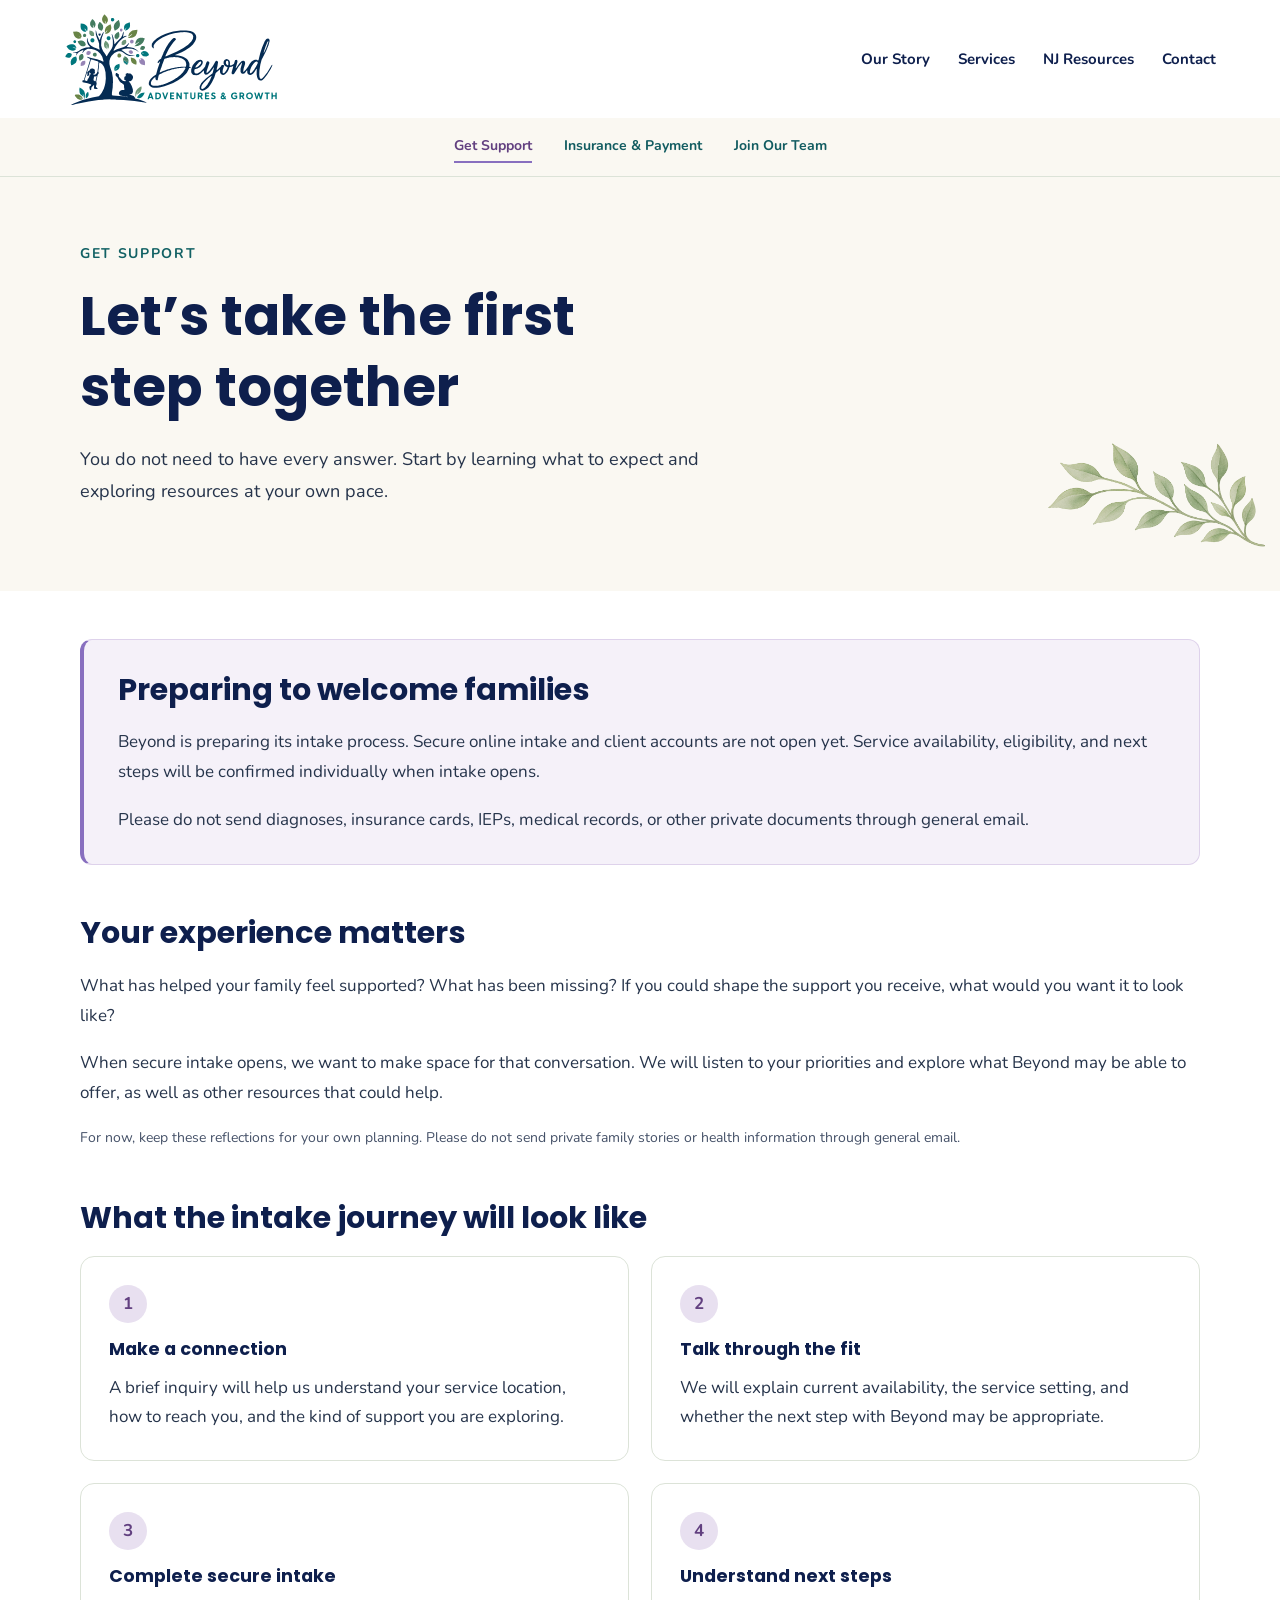
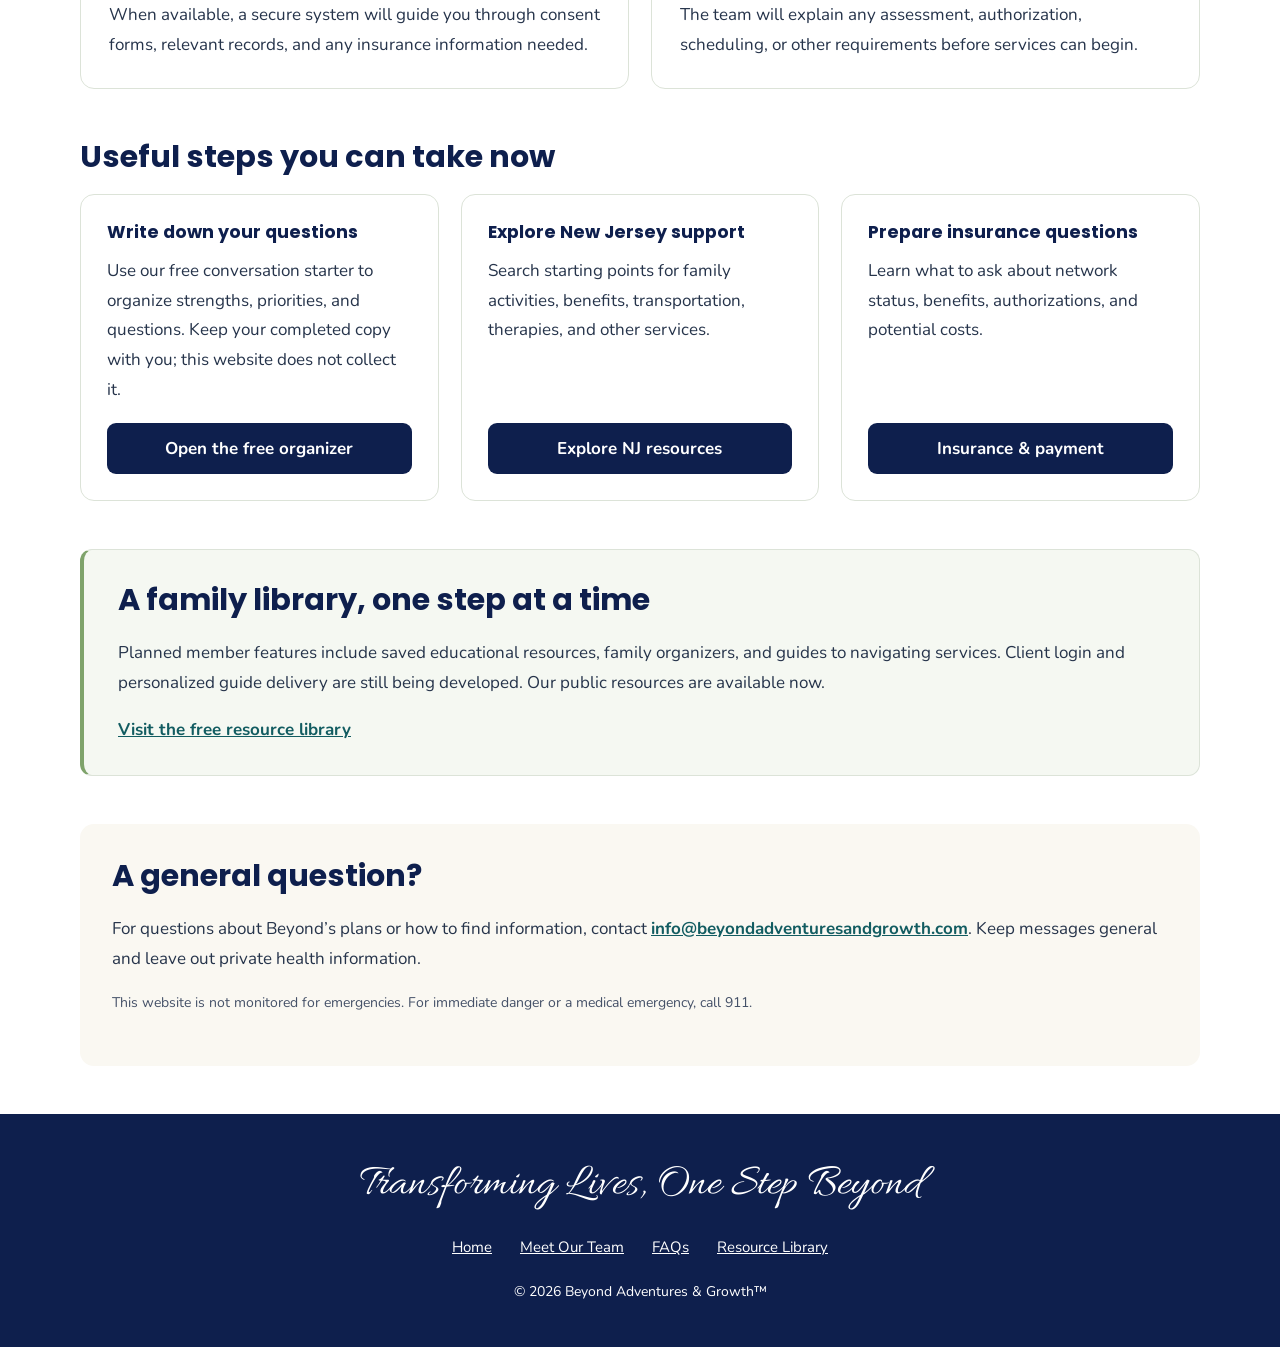
==== get-support.html @ 353f91e0 "Add Beyond website review with approved design and family resources" ====
<!doctype html>
<html lang="en"><head><meta charset="utf-8"><meta name="viewport" content="width=device-width,initial-scale=1"><meta name="robots" content="noindex,nofollow"><title>Let’s take the first step together | Beyond Adventures &amp; Growth™</title>
<link href="https://fonts.googleapis.com/css2?family=Allura&family=Nunito:wght@400;600;700&family=Poppins:wght@600;700&display=swap" rel="stylesheet"><link rel="stylesheet" href="beyond-pages.css?v=20261006-rich-sage"></head>
<body class="beyond-info-page"><a class="skip" href="#main">Skip to content</a>
<header class="page-header"><a href="index.html" aria-label="Beyond Adventures and Growth home"><img src="05_BRAND_ASSETS/13_Current_Website_Logo_Vector.svg" width="214" height="92" alt="Beyond Adventures &amp; Growth™"></a><nav aria-label="Main navigation"><a href="index.html#our-story">Our Story</a><a href="index.html#services">Services</a><a href="nj-resource-guide.html">NJ Resources</a><a href="index.html#contact">Contact</a></nav></header>
<nav class="beyond-paths" aria-label="Support and opportunities"><a href="get-support.html" aria-current="page">Get Support</a><a href="insurance.html">Insurance &amp; Payment</a><a href="join-our-team.html">Join Our Team</a></nav>
<main id="main"><section class="page-intro"><p class="eyebrow">Get Support</p><h1>Let’s take the first step together</h1><p class="intro-copy">You do not need to have every answer. Start by learning what to expect and exploring resources at your own pace.</p></section>
<section class="page-section"><div class="notice"><h2>Preparing to welcome families</h2><p>Beyond is preparing its intake process. Secure online intake and client accounts are not open yet. Service availability, eligibility, and next steps will be confirmed individually when intake opens.</p><p>Please do not send diagnoses, insurance cards, IEPs, medical records, or other private documents through general email.</p></div></section>
<section class="page-section"><h2>Your experience matters</h2><p>What has helped your family feel supported? What has been missing? If you could shape the support you receive, what would you want it to look like?</p><p>When secure intake opens, we want to make space for that conversation. We will listen to your priorities and explore what Beyond may be able to offer, as well as other resources that could help.</p><p class="small">For now, keep these reflections for your own planning. Please do not send private family stories or health information through general email.</p></section><section class="page-section"><h2>What the intake journey will look like</h2><ol class="path-grid"><li><h3>Make a connection</h3><p>A brief inquiry will help us understand your service location, how to reach you, and the kind of support you are exploring.</p></li><li><h3>Talk through the fit</h3><p>We will explain current availability, the service setting, and whether the next step with Beyond may be appropriate.</p></li><li><h3>Complete secure intake</h3><p>When available, a secure system will guide you through consent forms, relevant records, and any insurance information needed.</p></li><li><h3>Understand next steps</h3><p>The team will explain any assessment, authorization, scheduling, or other requirements before services can begin.</p></li></ol></section>
<section class="page-section"><h2>Useful steps you can take now</h2><div class="info-grid"><article><h3>Write down your questions</h3><p>Use our free conversation starter to organize strengths, priorities, and questions. Keep your completed copy with you; this website does not collect it.</p><a class="page-button" href="resources/EBSN_Family_Conversation_Starter_v1.pdf">Open the free organizer</a></article><article><h3>Explore New Jersey support</h3><p>Search starting points for family activities, benefits, transportation, therapies, and other services.</p><a class="page-button" href="nj-resource-guide.html">Explore NJ resources</a></article><article><h3>Prepare insurance questions</h3><p>Learn what to ask about network status, benefits, authorizations, and potential costs.</p><a class="page-button" href="insurance.html">Insurance &amp; payment</a></article></div></section>
<section class="page-section"><div class="notice soft"><h2>A family library, one step at a time</h2><p>Planned member features include saved educational resources, family organizers, and guides to navigating services. Client login and personalized guide delivery are still being developed. Our public resources are available now.</p><a class="text-link" href="index.html#resources">Visit the free resource library</a></div></section>
<section class="page-section contact-block"><h2>A general question?</h2><p>For questions about Beyond’s plans or how to find information, contact <a href="mailto:info@beyondadventuresandgrowth.com">info@beyondadventuresandgrowth.com</a>. Keep messages general and leave out private health information.</p><p class="small">This website is not monitored for emergencies. For immediate danger or a medical emergency, call 911.</p></section></main>
<footer class="page-footer"><p class="signature">Transforming Lives, One Step Beyond</p><nav aria-label="Footer navigation"><a href="index.html">Home</a><a href="index.html#team">Meet Our Team</a><a href="index.html#faq">FAQs</a><a href="index.html#resources">Resource Library</a></nav><p>© 2026 Beyond Adventures &amp; Growth™</p></footer></body></html>
---- beyond-pages.css ----
/* Shared secondary navigation; page-specific styles are scoped. */
.beyond-paths{display:flex;justify-content:center;align-items:center;gap:12px 32px;flex-wrap:wrap;padding:13px 5%;border-bottom:1px solid #dce3d8;background:#faf8f2;color:#0e1f4d}
.beyond-paths a{font:700 14px/1.6 'Nunito',Arial,sans-serif;color:#0e1f4d;text-decoration:none;padding:4px 0;border-bottom:2px solid transparent}
.beyond-paths a:hover,.beyond-paths a[aria-current="page"]{color:#624080;border-bottom-color:#886fbf}
.beyond-paths a:focus-visible{outline:3px solid #886fbf;outline-offset:4px}
.beyond-info-page{margin:0;background:#fff;color:#26344b;font:17px/1.75 'Nunito',Arial,sans-serif}
.beyond-info-page *{box-sizing:border-box}
.beyond-info-page h1,.beyond-info-page h2,.beyond-info-page h3{font-family:'Poppins',Arial,sans-serif;color:#0e1f4d;line-height:1.3}
.beyond-info-page h1{font-size:clamp(2rem,4.5vw,3.4rem);margin:14px 0 22px;max-width:850px;text-wrap:balance}
.beyond-info-page h2{font-size:clamp(1.4rem,2.4vw,1.9rem);margin:0 0 18px}
.beyond-info-page h3{font-size:1.1rem;margin:0 0 12px}
.beyond-info-page p{margin:0 0 18px}
.beyond-info-page a{color:#125c61;overflow-wrap:anywhere}
.beyond-info-page a:focus-visible{outline:3px solid #886fbf;outline-offset:4px}
.beyond-info-page .skip{position:absolute;left:16px;top:-100px;z-index:10;background:white;padding:10px}
.beyond-info-page .skip:focus{top:10px}
.page-header{width:min(1200px,90%);margin:auto;min-height:118px;display:flex;align-items:center;justify-content:space-between;gap:24px;padding-block:12px}
.page-header img{display:block;max-width:100%;height:auto;width:214px}
.page-header nav{display:flex;gap:16px 28px;flex-wrap:wrap;justify-content:flex-end}
.page-header nav a{font-weight:700;text-decoration:none;color:#0e1f4d;font-size:15px}
.page-intro{padding:65px max(5%,calc((100% - 1120px)/2));background:#faf8f2 url('05_BRAND_ASSETS/sage-branch-reference.png') right bottom/240px auto no-repeat}
.beyond-info-page .eyebrow{text-transform:uppercase;letter-spacing:.12em;font-size:14px;color:#126164;font-weight:700;margin-bottom:8px}
.intro-copy{max-width:690px;font-size:1.13rem}
.page-section{width:min(1120px,90%);margin:48px auto}
.notice{padding:30px 34px;background:#f5f1f9;border:1px solid #ded2eb;border-left:4px solid #886fbf;border-radius:12px}
.notice p:last-child{margin-bottom:0}.notice.soft{background:#f5f8f2;border-color:#dce3d8;border-left-color:#7fa36b}
.info-grid{display:grid;grid-template-columns:repeat(3,minmax(0,1fr));gap:22px;align-items:stretch}
.info-grid article{padding:26px;background:#fff;border:1px solid #dce3d8;border-radius:14px;display:flex;flex-direction:column}
.beyond-info-page .page-button{display:inline-flex;align-items:center;justify-content:center;min-height:48px;background:#0e1f4d;color:white;border-radius:9px;padding:11px 18px;text-decoration:none;font-weight:700;margin-top:auto;text-align:center}
.beyond-info-page .page-button:hover{background:#20386a}.text-link{font-weight:700}
.path-grid{display:grid;grid-template-columns:repeat(2,minmax(0,1fr));gap:22px;list-style:none;padding:0;counter-reset:steps}
.path-grid li{padding:28px;border:1px solid #dce3d8;border-radius:14px;counter-increment:steps}
.path-grid li::before{content:counter(steps);display:inline-grid;place-items:center;width:38px;height:38px;border-radius:50%;background:#e8e0f0;color:#624080;font-weight:700;margin-bottom:15px}
.path-grid p{margin-bottom:0}.question-list{display:grid;grid-template-columns:repeat(2,minmax(0,1fr));gap:22px}.question-list article{padding:24px;background:#faf8f2;border-radius:12px}.small{font-size:14px;color:#455168}.contact-block{padding:32px;border-radius:14px;background:#faf8f2}.contact-block a{font-weight:700}
.page-footer{padding:42px 5%;background:#0e1f4d;color:#fff;text-align:center}.page-footer nav{display:flex;gap:16px 28px;flex-wrap:wrap;justify-content:center;margin:20px 0}.beyond-info-page .page-footer a{color:white;font-size:15px}.page-footer .signature{font:400 clamp(2rem,4vw,2.8rem)/1.3 'Allura',cursive;color:#fff}.page-footer p:last-child{font-size:14px;margin:0}
@media(max-width:800px){.info-grid{grid-template-columns:1fr}.page-header{flex-direction:column;gap:12px;padding-block:18px}.page-header nav{justify-content:center}.page-intro{padding:40px 5%;background-size:150px}.intro-copy{padding-right:18px}.notice{padding:24px}.page-section{margin:32px auto}}
@media(max-width:540px){.path-grid,.question-list{grid-template-columns:1fr}.beyond-paths{gap:8px 20px}.beyond-paths a{font-size:14px}.page-header nav{gap:12px 20px}.contact-block{padding:24px}}
/* The same quiet sage watermark on secondary page introductions. */
.beyond-info-page .page-intro{position:relative;isolation:isolate;background-image:none}
.beyond-info-page .page-intro::after{content:'';position:absolute;right:12px;bottom:12px;width:240px;height:170px;background:url('05_BRAND_ASSETS/sage-watercolor-green.png') center/contain no-repeat;opacity:.72;filter:saturate(1.45) brightness(.88);pointer-events:none;z-index:-1}
@media(max-width:800px){.beyond-info-page .page-intro::after{width:170px;height:125px;opacity:.72;filter:saturate(1.45) brightness(.88)}}
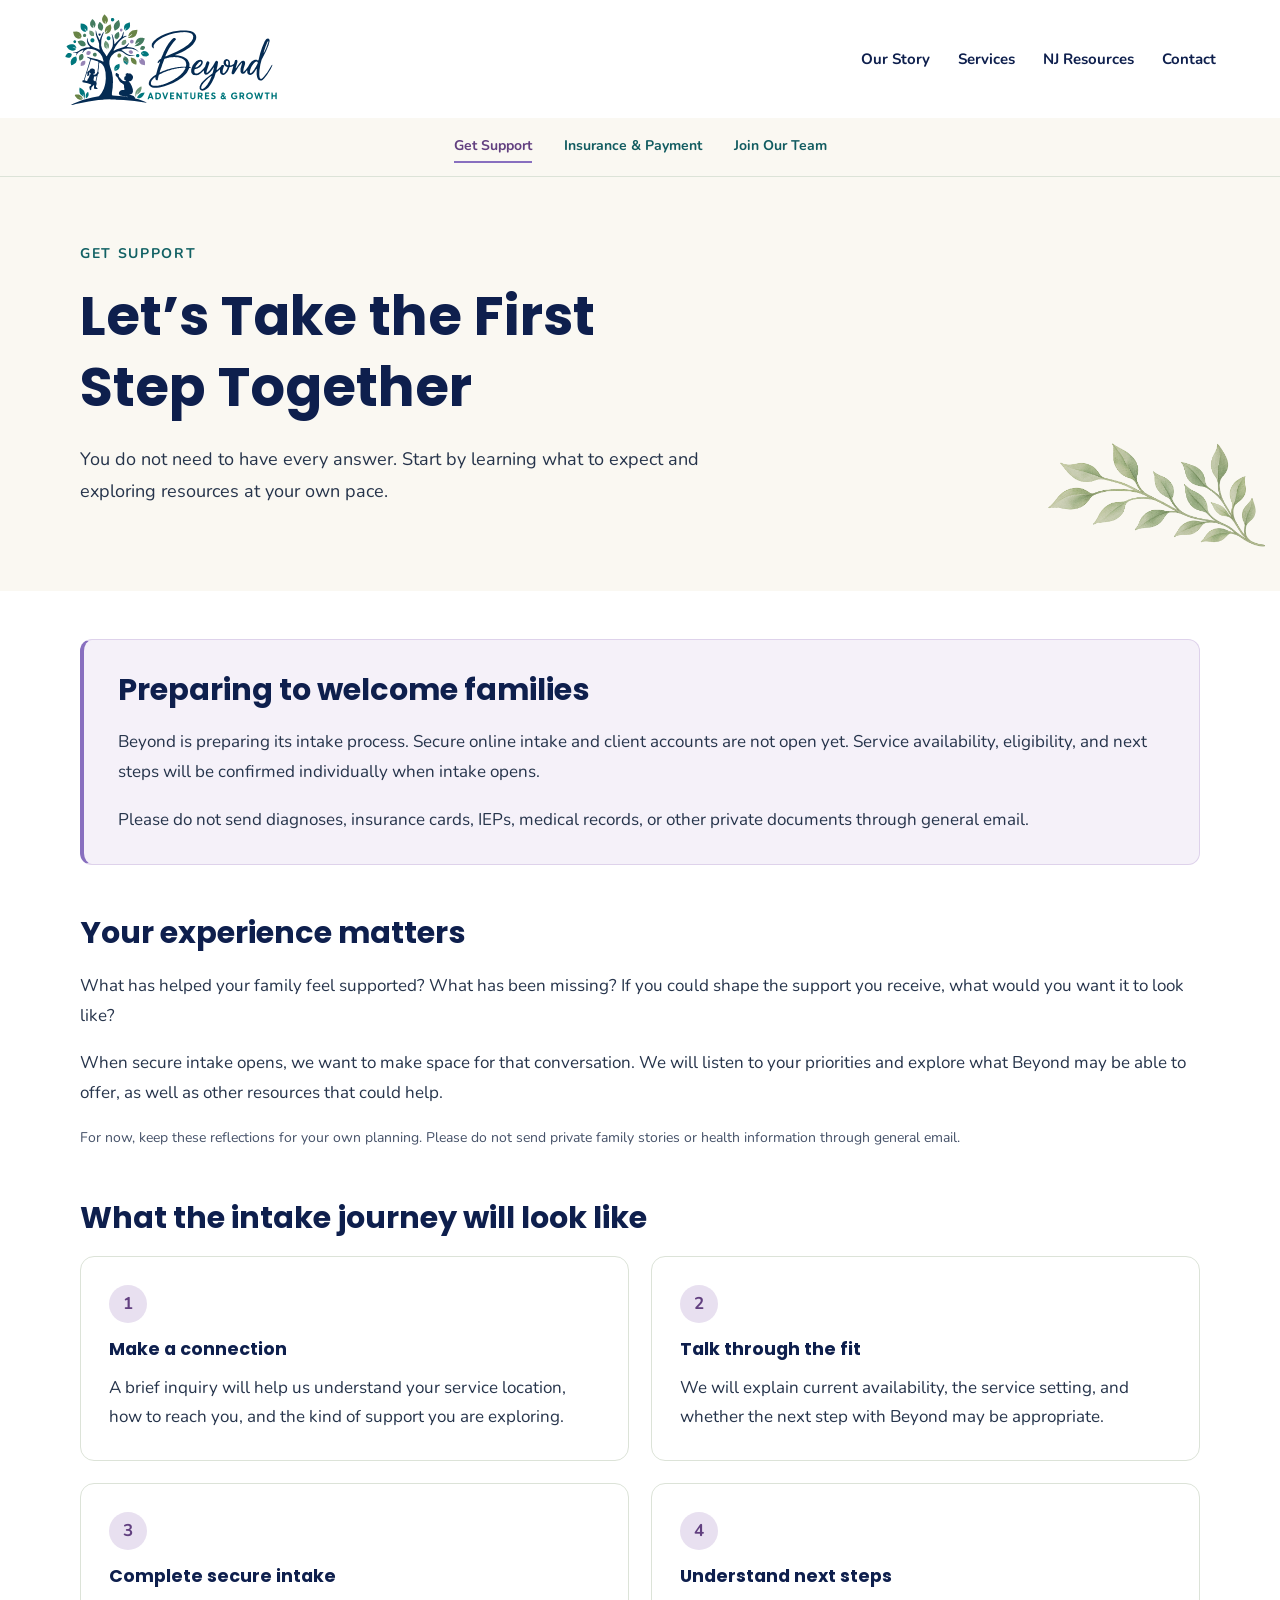
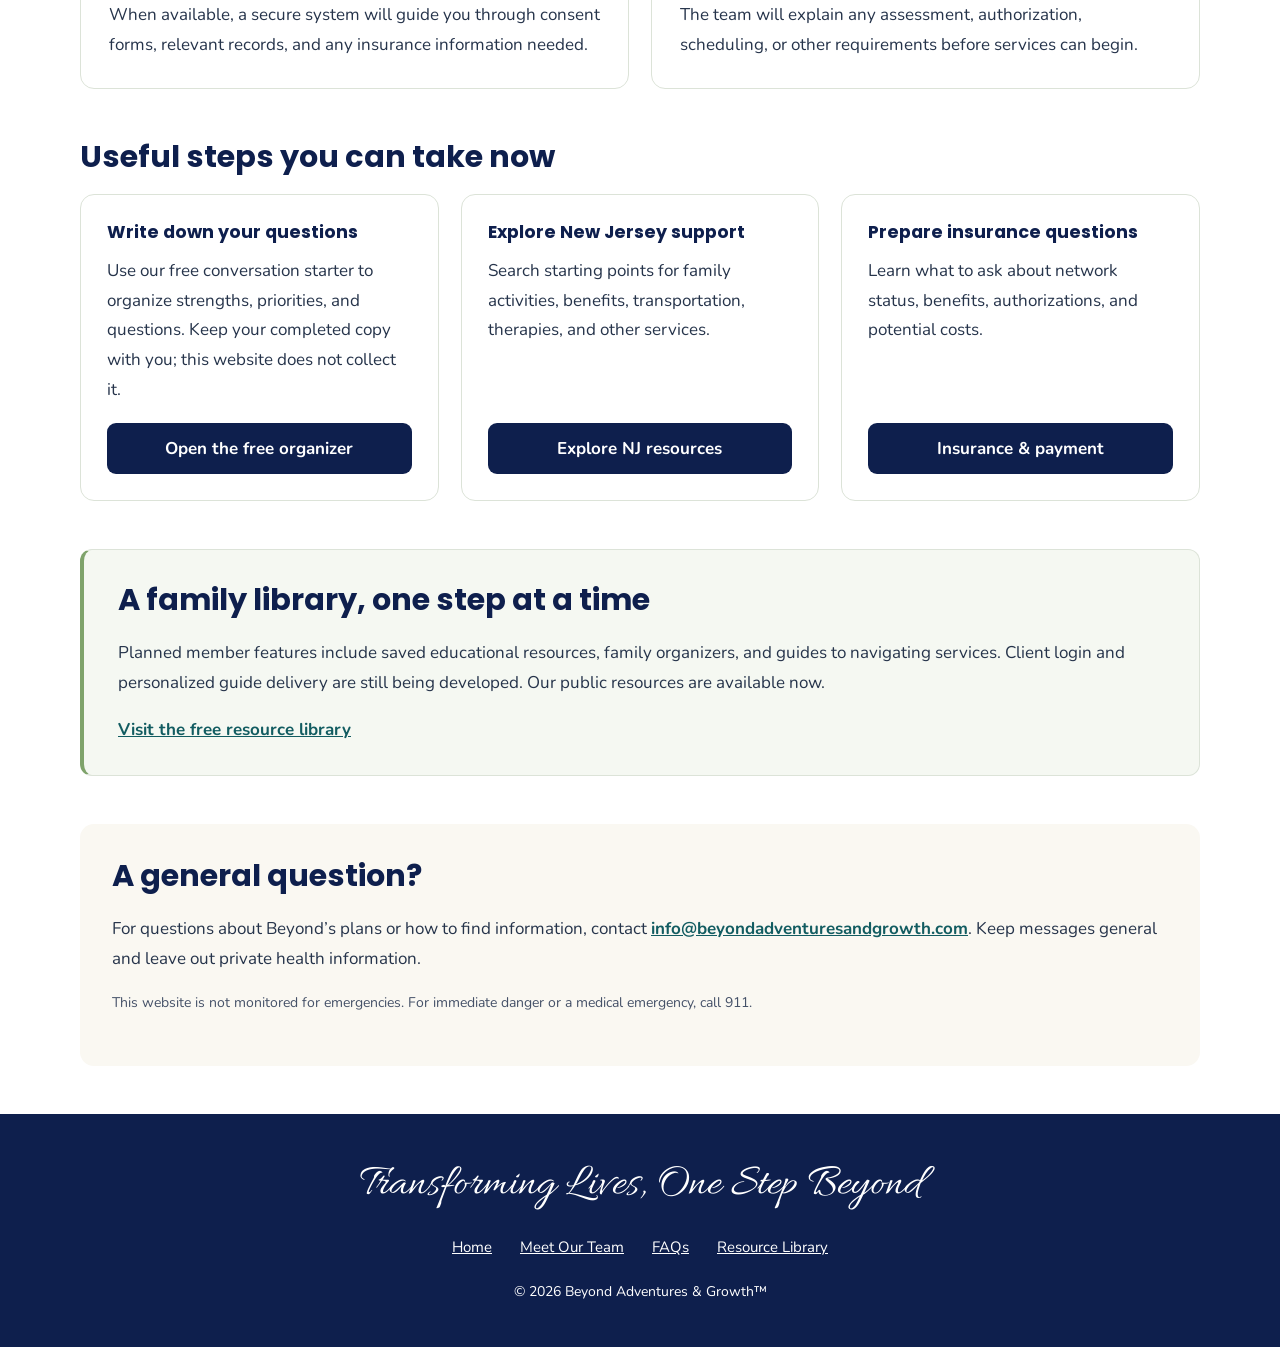
==== commit 7abdd801: "Refine First Step Together heading in get-support.html" ====
--- a/get-support.html
+++ b/get-support.html
@@ -1,10 +1,23 @@
 <!doctype html>
-<html lang="en"><head><meta charset="utf-8"><meta name="viewport" content="width=device-width,initial-scale=1"><meta name="robots" content="noindex,nofollow"><title>Let’s take the first step together | Beyond Adventures &amp; Growth™</title>
-<link href="https://fonts.googleapis.com/css2?family=Allura&family=Nunito:wght@400;600;700&family=Poppins:wght@600;700&display=swap" rel="stylesheet"><link rel="stylesheet" href="beyond-pages.css?v=20261006-rich-sage"></head>
+<html lang="en"><head><meta charset="utf-8"><meta name="viewport" content="width=device-width,initial-scale=1"><meta name="robots" content="noindex,nofollow"><title>Let’s Take the First Step Together | Beyond Adventures &amp; Growth™</title>
+<link href="https://fonts.googleapis.com/css2?family=Allura&family=Nunito:wght@400;600;700&family=Poppins:wght@600;700&display=swap" rel="stylesheet"><link rel="stylesheet" href="beyond-pages.css?v=20261006-rich-sage">
+<meta property="og:type" content="website">
+<meta property="og:site_name" content="Beyond Adventures &amp; Growth™">
+<meta property="og:title" content="Let’s Take the First Step Together | Beyond Adventures &amp; Growth™">
+<meta property="og:description" content="Explore Beyond Adventures &amp; Growth, our approach to supporting children and families, and helpful New Jersey resources.">
+<meta property="og:image" content="https://beyond-website-review.nkrosario1010.chatgpt.site/og.png">
+<meta property="og:image:width" content="1200">
+<meta property="og:image:height" content="630">
+<meta property="og:image:alt" content="Beyond Adventures &amp; Growth logo on an ivory background">
+<meta name="twitter:card" content="summary_large_image">
+<meta name="twitter:title" content="Let’s Take the First Step Together | Beyond Adventures &amp; Growth™">
+<meta name="twitter:description" content="Explore Beyond Adventures &amp; Growth, our approach to supporting children and families, and helpful New Jersey resources.">
+<meta name="twitter:image" content="https://beyond-website-review.nkrosario1010.chatgpt.site/og.png">
+</head>
 <body class="beyond-info-page"><a class="skip" href="#main">Skip to content</a>
 <header class="page-header"><a href="index.html" aria-label="Beyond Adventures and Growth home"><img src="05_BRAND_ASSETS/13_Current_Website_Logo_Vector.svg" width="214" height="92" alt="Beyond Adventures &amp; Growth™"></a><nav aria-label="Main navigation"><a href="index.html#our-story">Our Story</a><a href="index.html#services">Services</a><a href="nj-resource-guide.html">NJ Resources</a><a href="index.html#contact">Contact</a></nav></header>
 <nav class="beyond-paths" aria-label="Support and opportunities"><a href="get-support.html" aria-current="page">Get Support</a><a href="insurance.html">Insurance &amp; Payment</a><a href="join-our-team.html">Join Our Team</a></nav>
-<main id="main"><section class="page-intro"><p class="eyebrow">Get Support</p><h1>Let’s take the first step together</h1><p class="intro-copy">You do not need to have every answer. Start by learning what to expect and exploring resources at your own pace.</p></section>
+<main id="main"><section class="page-intro"><p class="eyebrow">Get Support</p><h1>Let’s Take the First Step Together</h1><p class="intro-copy">You do not need to have every answer. Start by learning what to expect and exploring resources at your own pace.</p></section>
 <section class="page-section"><div class="notice"><h2>Preparing to welcome families</h2><p>Beyond is preparing its intake process. Secure online intake and client accounts are not open yet. Service availability, eligibility, and next steps will be confirmed individually when intake opens.</p><p>Please do not send diagnoses, insurance cards, IEPs, medical records, or other private documents through general email.</p></div></section>
 <section class="page-section"><h2>Your experience matters</h2><p>What has helped your family feel supported? What has been missing? If you could shape the support you receive, what would you want it to look like?</p><p>When secure intake opens, we want to make space for that conversation. We will listen to your priorities and explore what Beyond may be able to offer, as well as other resources that could help.</p><p class="small">For now, keep these reflections for your own planning. Please do not send private family stories or health information through general email.</p></section><section class="page-section"><h2>What the intake journey will look like</h2><ol class="path-grid"><li><h3>Make a connection</h3><p>A brief inquiry will help us understand your service location, how to reach you, and the kind of support you are exploring.</p></li><li><h3>Talk through the fit</h3><p>We will explain current availability, the service setting, and whether the next step with Beyond may be appropriate.</p></li><li><h3>Complete secure intake</h3><p>When available, a secure system will guide you through consent forms, relevant records, and any insurance information needed.</p></li><li><h3>Understand next steps</h3><p>The team will explain any assessment, authorization, scheduling, or other requirements before services can begin.</p></li></ol></section>
 <section class="page-section"><h2>Useful steps you can take now</h2><div class="info-grid"><article><h3>Write down your questions</h3><p>Use our free conversation starter to organize strengths, priorities, and questions. Keep your completed copy with you; this website does not collect it.</p><a class="page-button" href="resources/EBSN_Family_Conversation_Starter_v1.pdf">Open the free organizer</a></article><article><h3>Explore New Jersey support</h3><p>Search starting points for family activities, benefits, transportation, therapies, and other services.</p><a class="page-button" href="nj-resource-guide.html">Explore NJ resources</a></article><article><h3>Prepare insurance questions</h3><p>Learn what to ask about network status, benefits, authorizations, and potential costs.</p><a class="page-button" href="insurance.html">Insurance &amp; payment</a></article></div></section>
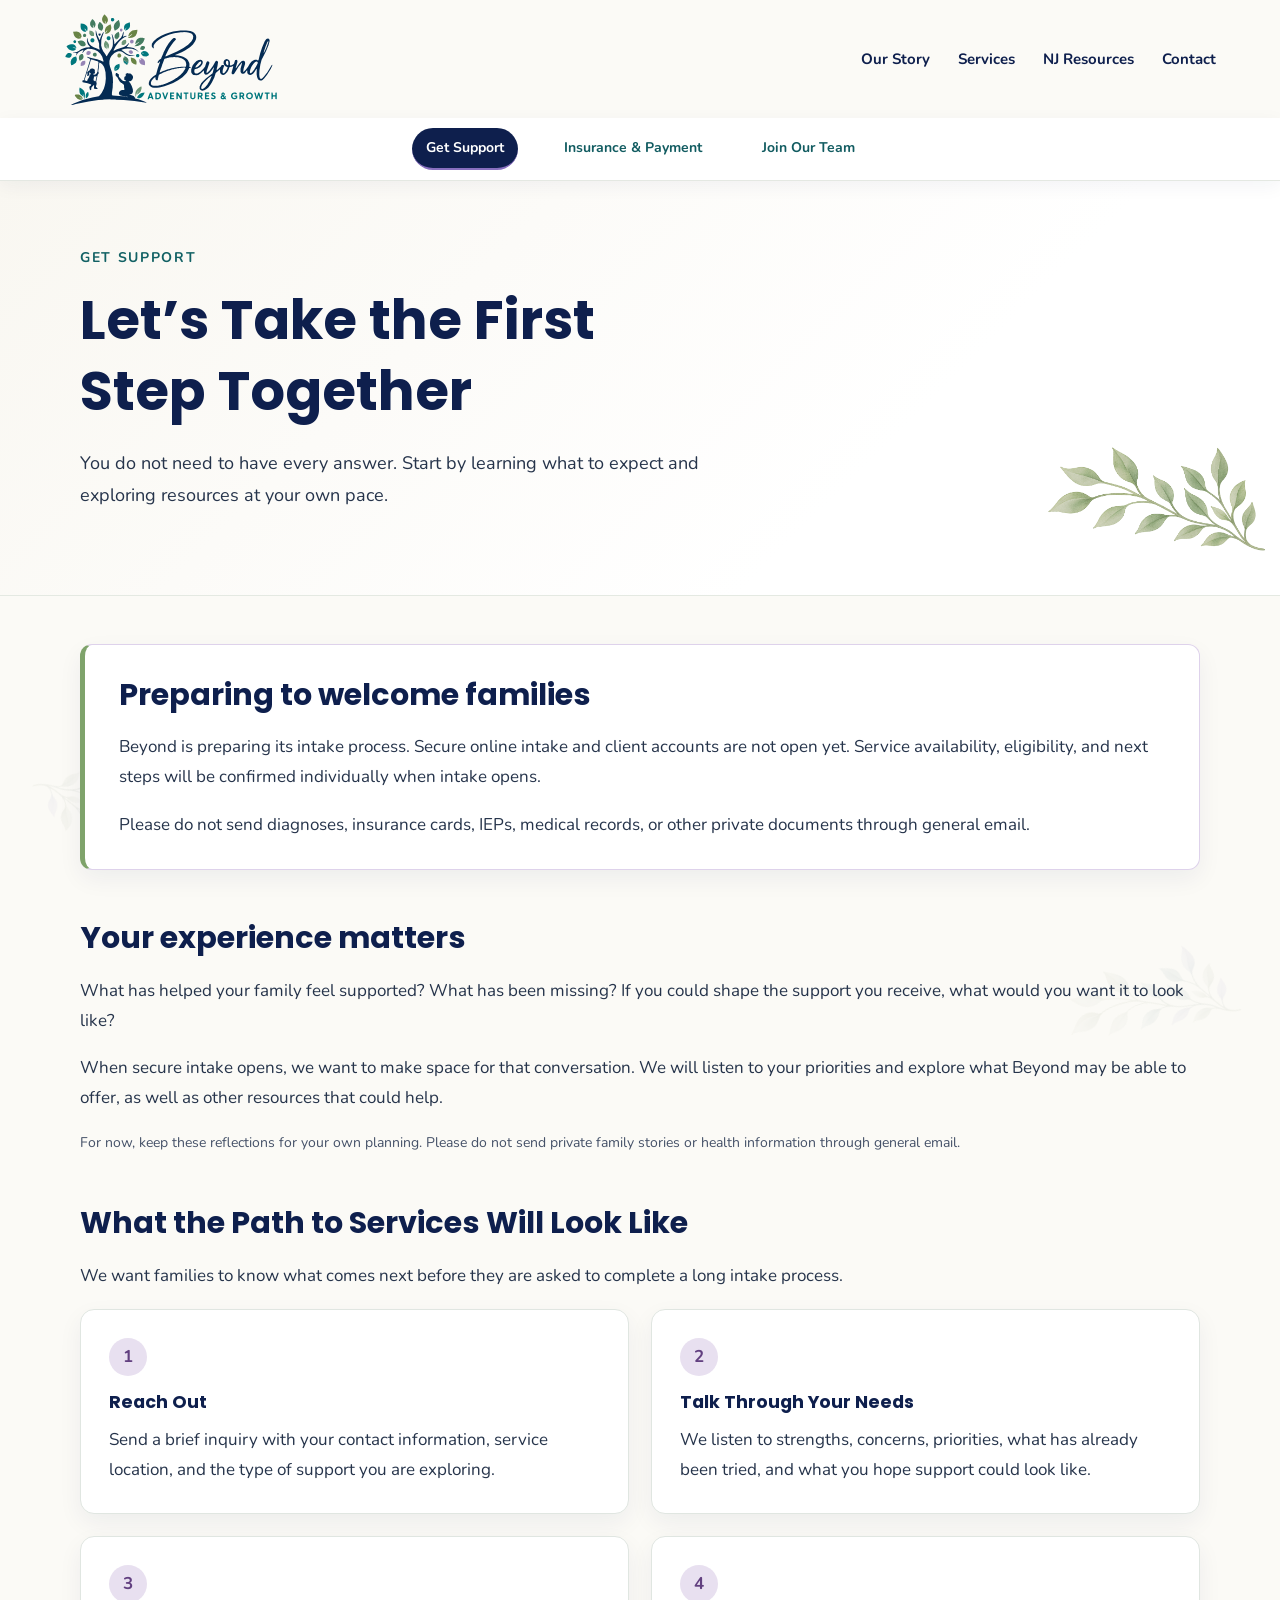
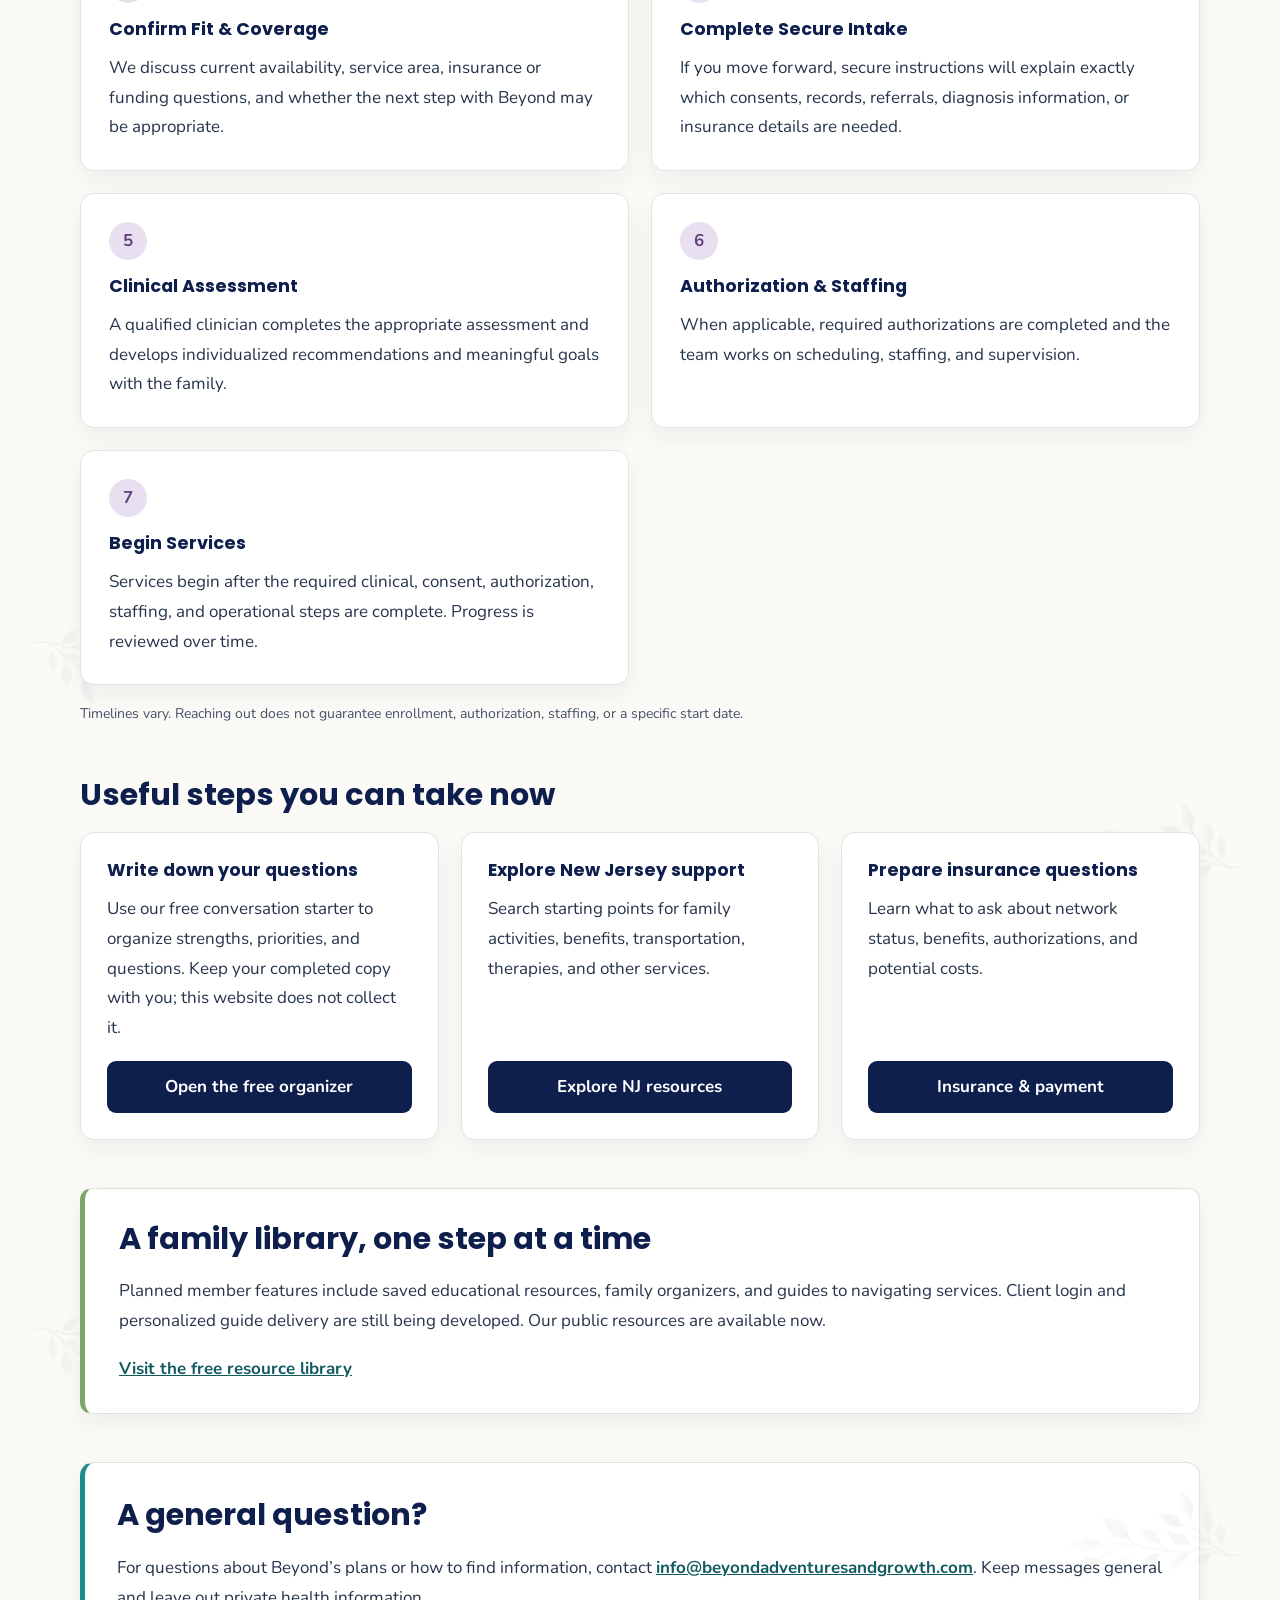
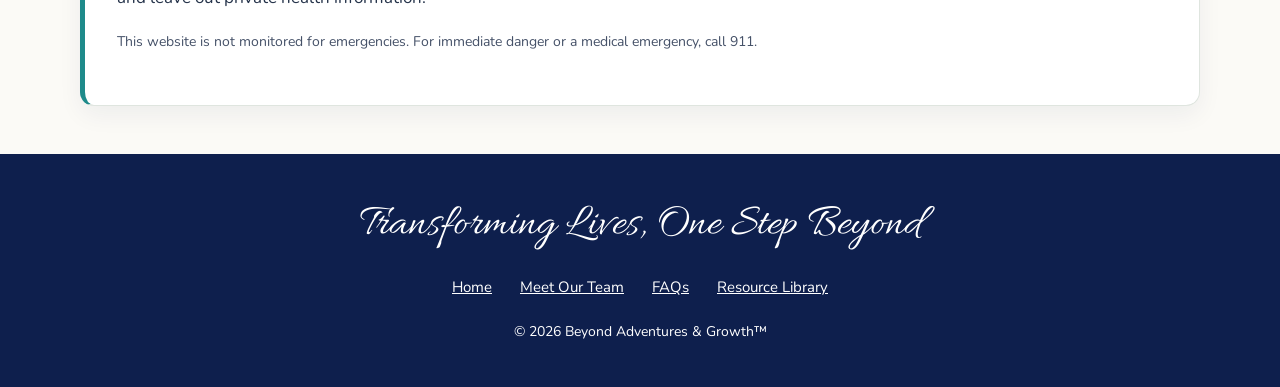
==== commit 847f72ea: "Show full path from inquiry to services" ====
--- a/get-support.html
+++ b/get-support.html
@@ -19,7 +19,7 @@
 <nav class="beyond-paths" aria-label="Support and opportunities"><a href="get-support.html" aria-current="page">Get Support</a><a href="insurance.html">Insurance &amp; Payment</a><a href="join-our-team.html">Join Our Team</a></nav>
 <main id="main"><section class="page-intro"><p class="eyebrow">Get Support</p><h1>Let’s Take the First Step Together</h1><p class="intro-copy">You do not need to have every answer. Start by learning what to expect and exploring resources at your own pace.</p></section>
 <section class="page-section"><div class="notice"><h2>Preparing to welcome families</h2><p>Beyond is preparing its intake process. Secure online intake and client accounts are not open yet. Service availability, eligibility, and next steps will be confirmed individually when intake opens.</p><p>Please do not send diagnoses, insurance cards, IEPs, medical records, or other private documents through general email.</p></div></section>
-<section class="page-section"><h2>Your experience matters</h2><p>What has helped your family feel supported? What has been missing? If you could shape the support you receive, what would you want it to look like?</p><p>When secure intake opens, we want to make space for that conversation. We will listen to your priorities and explore what Beyond may be able to offer, as well as other resources that could help.</p><p class="small">For now, keep these reflections for your own planning. Please do not send private family stories or health information through general email.</p></section><section class="page-section"><h2>What the intake journey will look like</h2><ol class="path-grid"><li><h3>Make a connection</h3><p>A brief inquiry will help us understand your service location, how to reach you, and the kind of support you are exploring.</p></li><li><h3>Talk through the fit</h3><p>We will explain current availability, the service setting, and whether the next step with Beyond may be appropriate.</p></li><li><h3>Complete secure intake</h3><p>When available, a secure system will guide you through consent forms, relevant records, and any insurance information needed.</p></li><li><h3>Understand next steps</h3><p>The team will explain any assessment, authorization, scheduling, or other requirements before services can begin.</p></li></ol></section>
+<section class="page-section"><h2>Your experience matters</h2><p>What has helped your family feel supported? What has been missing? If you could shape the support you receive, what would you want it to look like?</p><p>When secure intake opens, we want to make space for that conversation. We will listen to your priorities and explore what Beyond may be able to offer, as well as other resources that could help.</p><p class="small">For now, keep these reflections for your own planning. Please do not send private family stories or health information through general email.</p></section><section class="page-section"><h2>What the Path to Services Will Look Like</h2><p>We want families to know what comes next before they are asked to complete a long intake process.</p><ol class="path-grid service-path-grid"><li><h3>Reach Out</h3><p>Send a brief inquiry with your contact information, service location, and the type of support you are exploring.</p></li><li><h3>Talk Through Your Needs</h3><p>We listen to strengths, concerns, priorities, what has already been tried, and what you hope support could look like.</p></li><li><h3>Confirm Fit &amp; Coverage</h3><p>We discuss current availability, service area, insurance or funding questions, and whether the next step with Beyond may be appropriate.</p></li><li><h3>Complete Secure Intake</h3><p>If you move forward, secure instructions will explain exactly which consents, records, referrals, diagnosis information, or insurance details are needed.</p></li><li><h3>Clinical Assessment</h3><p>A qualified clinician completes the appropriate assessment and develops individualized recommendations and meaningful goals with the family.</p></li><li><h3>Authorization &amp; Staffing</h3><p>When applicable, required authorizations are completed and the team works on scheduling, staffing, and supervision.</p></li><li><h3>Begin Services</h3><p>Services begin after the required clinical, consent, authorization, staffing, and operational steps are complete. Progress is reviewed over time.</p></li></ol><p class="small">Timelines vary. Reaching out does not guarantee enrollment, authorization, staffing, or a specific start date.</p></section>
 <section class="page-section"><h2>Useful steps you can take now</h2><div class="info-grid"><article><h3>Write down your questions</h3><p>Use our free conversation starter to organize strengths, priorities, and questions. Keep your completed copy with you; this website does not collect it.</p><a class="page-button" href="resources/EBSN_Family_Conversation_Starter_v1.pdf">Open the free organizer</a></article><article><h3>Explore New Jersey support</h3><p>Search starting points for family activities, benefits, transportation, therapies, and other services.</p><a class="page-button" href="nj-resource-guide.html">Explore NJ resources</a></article><article><h3>Prepare insurance questions</h3><p>Learn what to ask about network status, benefits, authorizations, and potential costs.</p><a class="page-button" href="insurance.html">Insurance &amp; payment</a></article></div></section>
 <section class="page-section"><div class="notice soft"><h2>A family library, one step at a time</h2><p>Planned member features include saved educational resources, family organizers, and guides to navigating services. Client login and personalized guide delivery are still being developed. Our public resources are available now.</p><a class="text-link" href="index.html#resources">Visit the free resource library</a></div></section>
 <section class="page-section contact-block"><h2>A general question?</h2><p>For questions about Beyond’s plans or how to find information, contact <a href="mailto:info@beyondadventuresandgrowth.com">info@beyondadventuresandgrowth.com</a>. Keep messages general and leave out private health information.</p><p class="small">This website is not monitored for emergencies. For immediate danger or a medical emergency, call 911.</p></section></main>
--- a/beyond-pages.css
+++ b/beyond-pages.css
@@ -39,3 +39,148 @@
 .beyond-info-page .page-intro{position:relative;isolation:isolate;background-image:none}
 .beyond-info-page .page-intro::after{content:'';position:absolute;right:12px;bottom:12px;width:240px;height:170px;background:url('05_BRAND_ASSETS/sage-watercolor-green.png') center/contain no-repeat;opacity:.72;filter:saturate(1.45) brightness(.88);pointer-events:none;z-index:-1}
 @media(max-width:800px){.beyond-info-page .page-intro::after{width:170px;height:125px;opacity:.72;filter:saturate(1.45) brightness(.88)}}
+
+
+/* =========================================
+   POLISHED SECONDARY PAGES + RECURRING SAGE
+   ========================================= */
+.beyond-info-page{
+  background:#fbfaf6;
+}
+.beyond-info-page main{
+  overflow:hidden;
+}
+.beyond-info-page .page-intro{
+  border-bottom:1px solid #e4e9e2;
+  background:linear-gradient(135deg,#f9f7f1 0%,#fff 68%);
+}
+.beyond-info-page .page-intro h1{
+  max-width:850px;
+}
+.beyond-info-page .beyond-paths{
+  position:sticky;
+  top:0;
+  z-index:20;
+  padding:10px 5%;
+  background:rgba(255,255,255,.95);
+  border-bottom:1px solid #e4e8e2;
+  box-shadow:0 5px 18px rgba(14,31,77,.05);
+  backdrop-filter:blur(10px);
+}
+.beyond-info-page .beyond-paths a{
+  padding:9px 14px;
+  border-radius:999px;
+  transition:background .18s ease,color .18s ease,transform .18s ease;
+}
+.beyond-info-page .beyond-paths a:hover{
+  background:#edf3ea;
+  transform:translateY(-1px);
+}
+.beyond-info-page .beyond-paths a[aria-current="page"]{
+  background:#0E1F4D;
+  color:#fff;
+}
+.beyond-info-page .page-section{
+  position:relative;
+  isolation:isolate;
+}
+.beyond-info-page .page-section::after{
+  content:"";
+  position:absolute;
+  width:190px;
+  height:135px;
+  background:url('05_BRAND_ASSETS/sage-branch-reference.png') center/contain no-repeat;
+  opacity:.09;
+  pointer-events:none;
+  z-index:-1;
+}
+.beyond-info-page .page-section:nth-of-type(odd)::after{
+  right:-36px;
+  top:14px;
+  transform:rotate(-18deg);
+}
+.beyond-info-page .page-section:nth-of-type(even)::after{
+  left:-42px;
+  bottom:10px;
+  transform:rotate(160deg);
+}
+.beyond-info-page .notice,
+.beyond-info-page .contact-block,
+.beyond-info-page .info-grid article,
+.beyond-info-page .question-list article,
+.beyond-info-page .path-grid li{
+  background:#fff;
+  box-shadow:0 9px 24px rgba(14,31,77,.06);
+}
+.beyond-info-page .notice{
+  border-left:5px solid #7FA36B;
+}
+.beyond-info-page .contact-block{
+  border:1px solid #dfe5df;
+  border-left:5px solid #1E8A8A;
+}
+.beyond-info-page .info-grid article,
+.beyond-info-page .question-list article,
+.beyond-info-page .path-grid li{
+  border:1px solid #e0e6e1;
+}
+.beyond-info-page .page-button{
+  transition:transform .18s ease,box-shadow .18s ease,background .18s ease;
+}
+.beyond-info-page .page-button:hover{
+  transform:translateY(-2px);
+  box-shadow:0 8px 18px rgba(14,31,77,.14);
+}
+
+/* Dedicated service pages */
+.service-page-title-row{
+  display:flex;
+  gap:22px;
+  align-items:flex-start;
+}
+.service-page-icon{
+  width:62px;height:62px;flex:0 0 62px;
+  display:grid;place-items:center;
+  border-radius:16px;
+  background:#e6efe1;
+  color:#587746;
+}
+.service-page-icon svg{width:32px;height:32px}
+.service-copy{
+  max-width:900px;
+}
+.service-copy h4{
+  margin:30px 0 10px;
+  color:#0E1F4D;
+  font-size:1.15rem;
+}
+.service-copy p,.service-copy li{
+  color:#334155;
+  line-height:1.78;
+}
+.service-copy .learning-example{
+  margin:26px 0;
+  padding:22px 24px;
+  background:#faf8f2;
+  border-left:4px solid #886FBF;
+  border-radius:0 14px 14px 0;
+}
+.service-copy .primary-link{
+  display:inline-flex;
+  margin-top:12px;
+  padding:12px 18px;
+  border-radius:9px;
+  background:#0E1F4D;
+  color:#fff;
+  font-weight:700;
+  text-decoration:none;
+}
+.back-services{
+  display:inline-flex;
+  margin-left:16px;
+}
+@media(max-width:650px){
+  .service-page-title-row{flex-direction:column}
+  .beyond-info-page .page-section::after{width:130px;height:90px}
+  .back-services{display:flex;margin:16px 0 0}
+}
